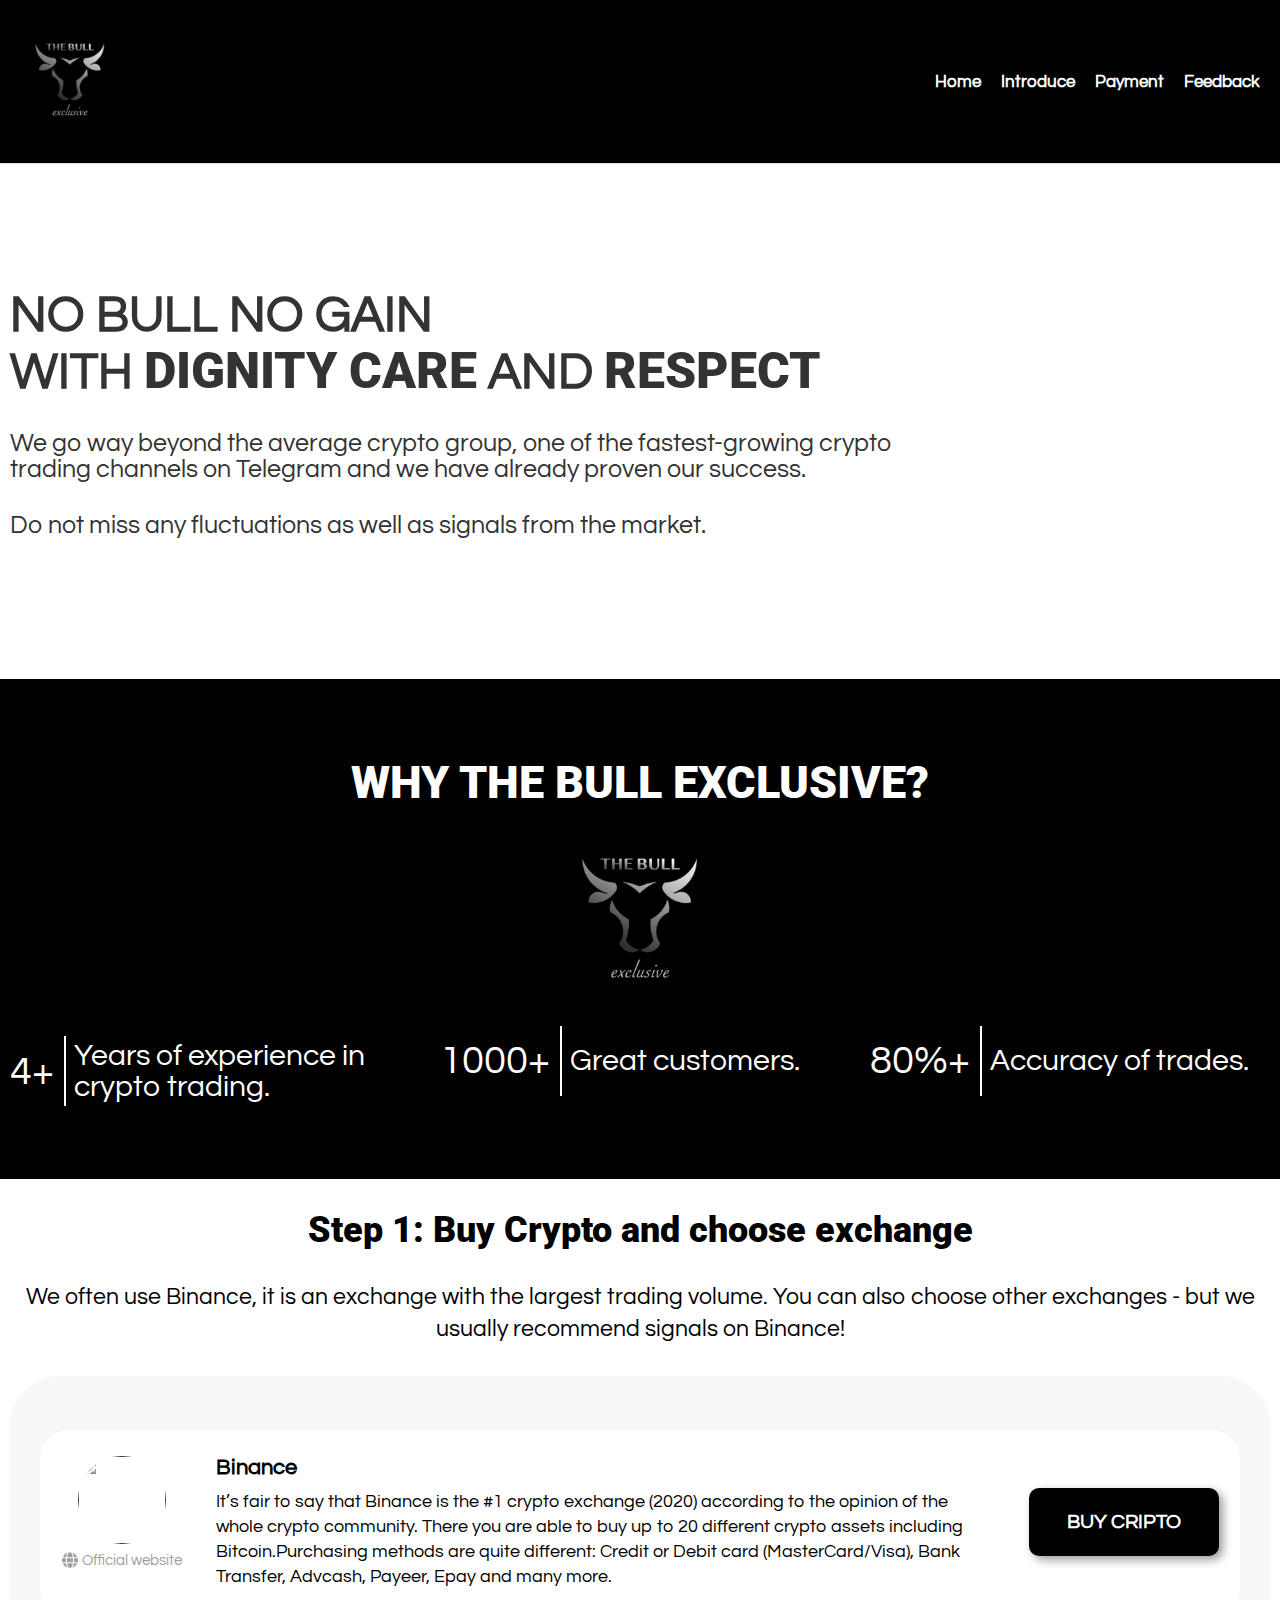
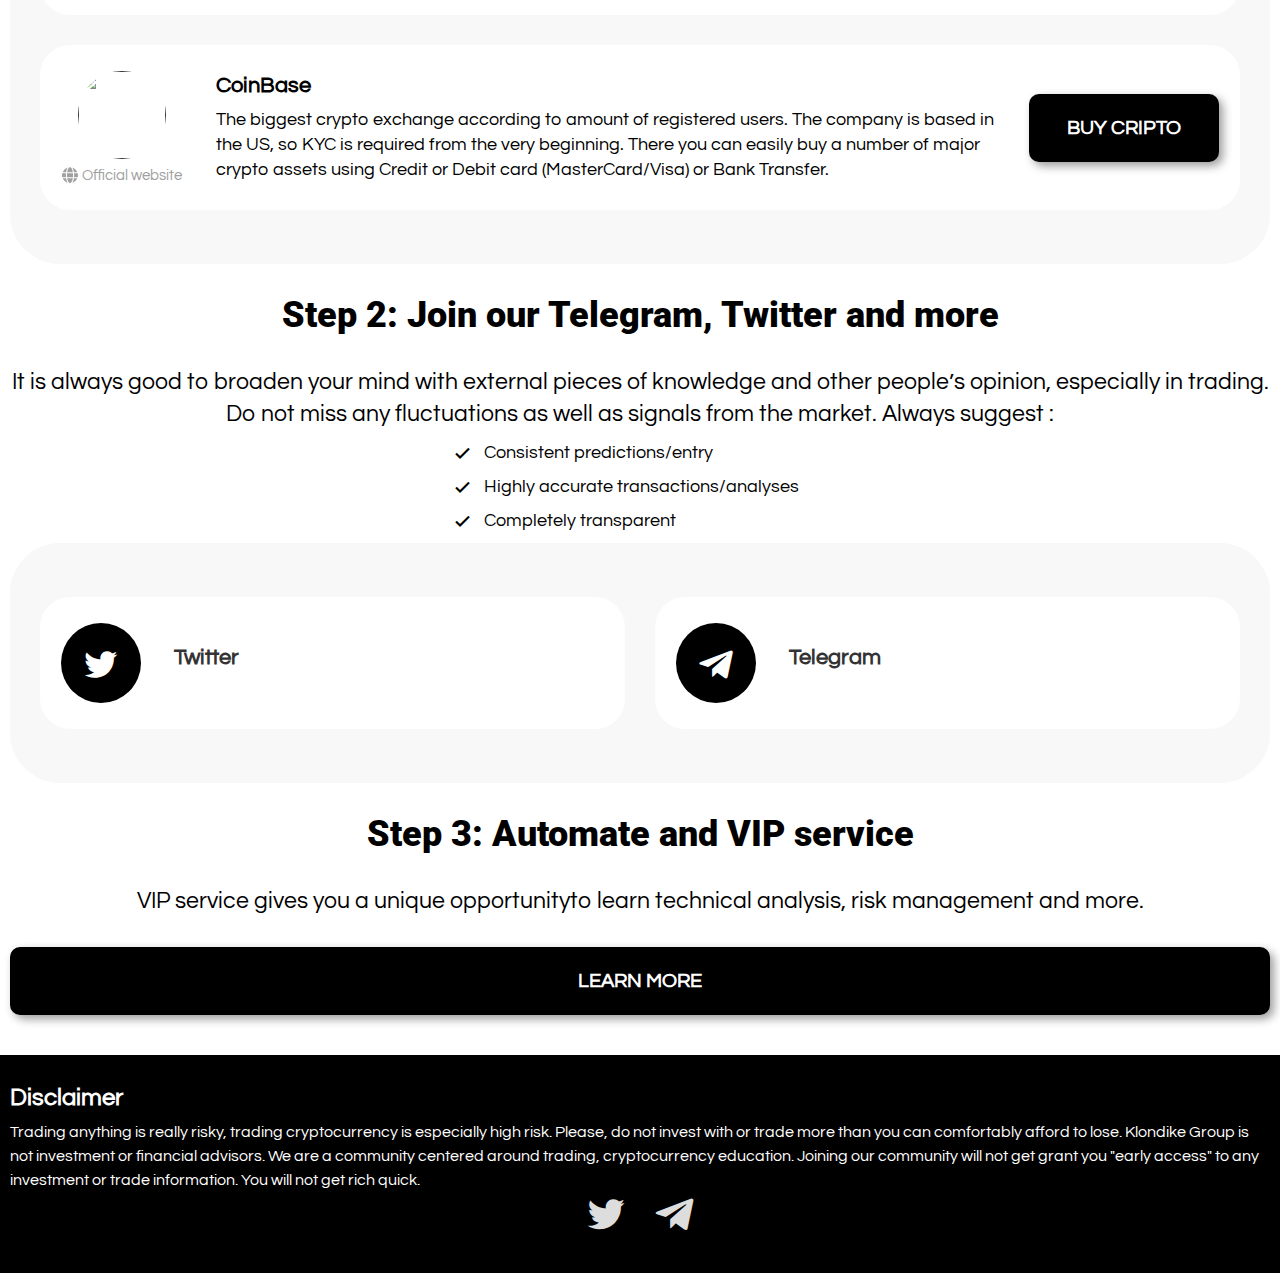
==== index.html @ dc70e75e "change home page" ====
<!DOCTYPE html>
<html lang="en">

<head>
    <meta charset="UTF-8">
    <meta http-equiv="X-UA-Compatible" content="IE=edge">
    <meta name="viewport" content="width=device-width, initial-scale=1.0">
    <title>Document</title>
    <link rel="stylesheet" href="./theme/grid.css">
    <link rel="stylesheet" href="./theme/style.css">
    <script src="./js/jquery-3.6.0.min.js"></script>
    <link href='https://unpkg.com/boxicons@2.0.9/css/boxicons.min.css' rel='stylesheet'>
</head>

<body>
    <div class="overflow"></div>
    <header>
        <div class="header">
            <div class="header-container">
                <div class="header-logo">
                    <a href="">
                        <img src="./images/logo.webp" alt="">
                    </a>
                </div>
                <nav class="nav-menu">
                    <div class="sm-logo">
                        <a href="">
                            <img src="./images/logo.webp" alt="">
                        </a>
                    </div>
                    <ul class="nav-menu-content">
                        <li class="nav-menu-item">
                            <a href="./index.html" class="nav-item-link">Home</a>
                        </li>
                        <li class="nav-menu-item">
                            <a href="./introduce.html" class="nav-item-link">Introduce</a>
                        </li>
                        <li class="nav-menu-item">
                            <a href="" class="nav-item-link">Payment</a>
                        </li>
                        <li class="nav-menu-item">
                            <a href="" class="nav-item-link">Feedback</a>
                        </li>
                    </ul>
                </nav>
                <div class="menu">
                    <i class='bx bx-menu'></i>
                </div>
            </div>
        </div>
    </header>
    <section class="hero">
        <div class="container">
            <div class="row align-center">
                <div class="col-9 col-sm-12">
                    <div class="hero-title">
                        <div class="slogan">NO BULL NO GAIN <br/>WITH <span class="bold">DIGNITY CARE</span> 
                            AND <span class="bold">RESPECT</span></div>
                        <div class="space-empty"></div>
                        <div class="lead-text">
                            We go way beyond the average crypto group, one of the fastest-growing crypto trading channels on Telegram and we have already proven our success.
                        </div>
                        <div class="space-empty"></div>
                        <div class="lead-text">
                            Do not miss any fluctuations as well as signals from the market.
                        </div>
                    </div>
                </div>
                <div class="col-3">
                    <div class="img-holder">
                        <img src="https://klondikepro.com/images/img-hero.png" alt="">
                    </div>
                </div>
            </div>
        </div>
    </section>
    <div class="body-content">
        <section class="bg-black">
            <div class="container">
                <div class="center">
                    <h1 class="whyme bold">
                        WHY THE BULL EXCLUSIVE?
                    </h1>
                    <img src="./images/logo.webp" style="width:200px;" alt="">
                </div>
                <div class="row">
                    <div class="col-4 col-sm-12">
                        <div class="box-devide">
                            <div class="number">4+</div>
                            <div class="text">Years of experience in crypto trading.</div>
                        </div>
                    </div>
                    <div class="col-4 col-sm-12">
                        <div class="box-devide">
                            <div class="number">1000+</div>
                            <div class="text">Great customers.</div>
                        </div>
                    </div>
                    <div class="col-4 col-sm-12">
                        <div class="box-devide">
                            <div class="number">80%+</div>
                            <div class="text">Accuracy of trades.</div>
                        </div>
                    </div>
                </div>
            </div>
        </section>
        <div class="container">
            <div class="step">
                <div class="step-header center">
                    <h2 class="bold">Step 1: Buy Crypto and choose exchange</h2>
                </div>
                <div class="step-description center">
                    We often use Binance, it is an exchange with the largest trading volume. You can also choose other
                    exchanges - but we usually recommend signals on Binance!
                </div>
                <div class="space-empty"></div>
                <div class="box">
                    <div class="box-item">
                        <div class="media">
                            <div class="media-left">
                                <a href="" class="logo-ref">
                                    <img src="https://klondikepro.com/images/binance.png" alt="">
                                </a>
                                <a href="" class="text-ref"><svg xmlns="http://www.w3.org/2000/svg" width="16"
                                        height="17" fill="none" viewBox="0 0 16 17" style="margin-right:4px">
                                        <path fill="#a0a0a0"
                                            d="M10.857 5.178C10.389 2.298 9.286.274 8.002.274c-1.285 0-2.388 2.023-2.856 4.904h5.711zM4.904 8.276c0 .716.039 1.403.107 2.065h5.978a20.21 20.21 0 000-4.13H5.011a20.222 20.222 0 00-.107 2.065zM15.38 5.178A8.018 8.018 0 0010.283.61c.787 1.09 1.329 2.733 1.613 4.568h3.484zM5.717.61A8.013 8.013 0 00.623 5.178h3.484C4.388 3.343 4.93 1.7 5.717.61zm10.009 5.6h-3.701c.068.678.107 1.372.107 2.066 0 .693-.04 1.387-.107 2.065h3.697A7.93 7.93 0 0016 8.276c0-.716-.1-1.404-.274-2.065zM3.872 8.277c0-.694.038-1.388.106-2.065h-3.7A8.072 8.072 0 000 8.276c0 .716.103 1.403.277 2.065h3.698a21.847 21.847 0 01-.103-2.065zm1.274 3.097c.468 2.881 1.571 4.904 2.856 4.904 1.284 0 2.387-2.023 2.855-4.904h-5.71zm5.14 4.569a8.026 8.026 0 005.098-4.569h-3.485c-.284 1.836-.826 3.478-1.613 4.569zM.623 11.373a8.019 8.019 0 005.098 4.569c-.788-1.09-1.33-2.733-1.614-4.569H.623z">
                                        </path>
                                    </svg>Official website</a>
                            </div>
                            <div class="media-right">
                                <div class="media-content">
                                    <h2>Binance</h2>
                                    <p>It’s fair to say that Binance is the #1 crypto exchange (2020) according to the
                                        opinion
                                        of the whole crypto community. There you are able to buy up to 20 different
                                        crypto
                                        assets including Bitcoin.Purchasing methods are quite different: Credit or Debit
                                        card
                                        (MasterCard/Visa), Bank Transfer, Advcash, Payeer, Epay and many more.</p>
                                </div>
                                <div class="media-btn">
                                    <a href="" class="btn-ref">Buy cripto</a>
                                </div>
                            </div>
                        </div>
                    </div>
                    <!-- item ref -->
                    <div class="space-empty"></div>
                    <div class="box-item">
                        <div class="media">
                            <div class="media-left">
                                <a href="" class="logo-ref">
                                    <img src="https://klondikepro.com/images/coinbase.png" alt="">
                                </a>
                                <a href="" class="text-ref"><svg xmlns="http://www.w3.org/2000/svg" width="16"
                                        height="17" fill="none" viewBox="0 0 16 17" style="margin-right:4px">
                                        <path fill="#a0a0a0"
                                            d="M10.857 5.178C10.389 2.298 9.286.274 8.002.274c-1.285 0-2.388 2.023-2.856 4.904h5.711zM4.904 8.276c0 .716.039 1.403.107 2.065h5.978a20.21 20.21 0 000-4.13H5.011a20.222 20.222 0 00-.107 2.065zM15.38 5.178A8.018 8.018 0 0010.283.61c.787 1.09 1.329 2.733 1.613 4.568h3.484zM5.717.61A8.013 8.013 0 00.623 5.178h3.484C4.388 3.343 4.93 1.7 5.717.61zm10.009 5.6h-3.701c.068.678.107 1.372.107 2.066 0 .693-.04 1.387-.107 2.065h3.697A7.93 7.93 0 0016 8.276c0-.716-.1-1.404-.274-2.065zM3.872 8.277c0-.694.038-1.388.106-2.065h-3.7A8.072 8.072 0 000 8.276c0 .716.103 1.403.277 2.065h3.698a21.847 21.847 0 01-.103-2.065zm1.274 3.097c.468 2.881 1.571 4.904 2.856 4.904 1.284 0 2.387-2.023 2.855-4.904h-5.71zm5.14 4.569a8.026 8.026 0 005.098-4.569h-3.485c-.284 1.836-.826 3.478-1.613 4.569zM.623 11.373a8.019 8.019 0 005.098 4.569c-.788-1.09-1.33-2.733-1.614-4.569H.623z">
                                        </path>
                                    </svg>Official website</a>
                            </div>
                            <div class="media-right">
                                <div class="media-content">
                                    <h2>CoinBase</h2>
                                    <p>The biggest crypto exchange according to amount of registered users. The company
                                        is based in the US,
                                        so KYC is required from the very beginning. There you can easily buy a number of
                                        major crypto assets
                                        using Credit or Debit card (MasterCard/Visa) or Bank Transfer.</p>
                                </div>
                                <div class="media-btn">
                                    <a href="" class="btn-ref">Buy cripto</a>
                                </div>
                            </div>
                        </div>
                    </div>
                    <!-- item ref -->
                </div>
            </div>
            <!-- Step -->
            <div class="step">
                <div class="step-header center">
                    <h2 class="bold">Step 2: Join our Telegram, Twitter and more</h2>
                </div>
                <div class="step-description center">
                    It is always good to broaden your mind with external pieces of knowledge and other people’s opinion,
                    especially in trading.
                    Do not miss any fluctuations as well as signals from the market. Always suggest :
                </div>
                <div class="step-function">
                    <ul class="suggest">
                        <li><i class='bx bx-check'></i>Consistent predictions/entry</li>
                        <li><i class='bx bx-check'></i>Highly accurate transactions/analyses</li>
                        <li><i class='bx bx-check'></i>Completely transparent</li>
                    </ul>
                </div>
                <div class="box">
                    <div class="row">
                        <div class="col-6 col-sm-12">
                            <div class="box-item">
                                <div class="media">
                                    <div class="media-left">
                                        <a href="https://twitter.com/thebull_crypto?s=11" class="social-btn">
                                            <i class='bx bxl-twitter'></i>
                                        </a>
                                    </div>
                                    <div class="media-right">
                                        <div class="media-content">
                                            <h2><a href="https://twitter.com/thebull_crypto?s=11">Twitter</a></h2>
                                        </div>
                                    </div>
                                </div>
                            </div>
                        </div>
                        <div class="col-6 col-sm-12">
                            <div class="box-item">
                                <div class="media">
                                    <div class="media-left">
                                        <a href="https://t.me/thebull_crypto" class="social-btn">
                                            <i class='bx bxl-telegram'></i>
                                        </a>
                                    </div>
                                    <div class="media-right">
                                        <div class="media-content">
                                            <h2><a href="https://t.me/thebull_crypto">Telegram</a></h2>
                                        </div>
                                    </div>
                                </div>
                            </div>
                        </div>
                    </div>
                </div>
            </div>
            <!-- Step -->
            <div class="step">
                <div class="step-header center">
                    <h2 class="bold">Step 3: Automate and VIP service</h2>
                </div>
                <div class="step-description center">
                    VIP service gives you a unique opportunityto learn technical analysis, risk management and more.
                </div>
                <div class="space-empty"></div>
                <a href="" class="btn-ref btn-lg">Learn more</a>
            </div>
            <!-- Step -->
        </div>
    </div>
    <footer>
        <div class="footer-container">
            <div class="footer-content">
                <div class="row">
                    <div class="col-12 col-sm-12">
                        <h2>Disclaimer</h2>
                        <p style="line-height: 1.5;margin-top: 10px;">
                            Trading anything is really risky, trading cryptocurrency is especially high risk. Please, do
                            not invest with or
                            trade more than you can comfortably afford to lose. Klondike Group is not investment or
                            financial advisors. We are a community
                            centered around trading, cryptocurrency education. Joining our community will not get grant
                            you "early access" to any investment or
                            trade information. You will not get rich quick.
                        </p>
                    </div>
                    <div class="col-12 col-sm-12 center">
                        <a href="https://twitter.com/thebull_crypto?s=11" class="link-social">
                            <i class='bx bxl-twitter'></i>
                        </a>
                        <a href="https://t.me/thebull_crypto" class="link-social">
                            <i class='bx bxl-telegram'></i>
                        </a>
                    </div>
                </div>
            </div>
        </div>
    </footer>
    <script src="./js/app.js"></script>
</body>

</html>
---- theme/grid.css ----
.row {
    display: flex;
    flex-wrap: wrap;
    margin: 0 -15px;
}

[class*="col-"] {
    padding: 0 15px;
}

.col-1 {
    width: 8.33%;
}

.col-2 {
    width: 16.66%;
}

.col-3 {
    width: 25%;
}

.col-4 {
    width: 33.33%;
}

.col-5 {
    width: 41.66%;
}

.col-6 {
    width: 50%;
}

.col-7 {
    width: 58.33%;
}

.col-8 {
    width: 66.66%;
}

.col-9 {
    width: 75%;
}

.col-10 {
    width: 83.33%;
}

.col-11 {
    width: 91.66%;
}

.col-12 {
    width: 100%;
}

/* MEDIUM SCREEN */

@media only screen and (max-width: 1280px) {
    .col-md-1 {
        width: 8.33%;
    }

    .col-md-2 {
        width: 16.66%;
    }

    .col-md-3 {
        width: 25%;
    }

    .col-md-4 {
        width: 33.33%;
    }

    .col-md-5 {
        width: 41.66%;
    }

    .col-md-6 {
        width: 50%;
    }

    .col-md-7 {
        width: 58.33%;
    }

    .col-md-8 {
        width: 66.66%;
    }

    .col-md-9 {
        width: 75%;
    }

    .col-md-10 {
        width: 83.33%;
    }

    .col-md-11 {
        width: 91.66%;
    }

    .col-md-12 {
        width: 100%;
    }
}

/* SMALL SCREEN */

@media only screen and (max-width: 850px) {
    .col-sm-1 {
        width: 8.33%;
    }

    .col-sm-2 {
        width: 16.66%;
    }

    .col-sm-3 {
        width: 25%;
    }

    .col-sm-4 {
        width: 33.33%;
    }

    .col-sm-5 {
        width: 41.66%;
    }

    .col-sm-6 {
        width: 50%;
    }

    .col-sm-7 {
        width: 58.33%;
    }

    .col-sm-8 {
        width: 66.66%;
    }

    .col-sm-9 {
        width: 75%;
    }

    .col-sm-10 {
        width: 83.33%;
    }

    .col-sm-11 {
        width: 91.66%;
    }

    .col-sm-12 {
        width: 100%;
    }
}
---- theme/style.css ----
@import url("https://fonts.googleapis.com/css2?family=Questrial&display=swap");
@import url("https://fonts.googleapis.com/css2?family=Roboto:wght@900&display=swap");
@import url("https://fonts.googleapis.com/css2?family=Yanone+Kaffeesatz:wght@700&display=swap");
* {
  margin: 0;
  padding: 0;
  -webkit-box-sizing: border-box;
          box-sizing: border-box;
  text-decoration: none;
  list-style: none;
}

a {
  color: #333;
  -webkit-transition: all 0.3s ease;
  transition: all 0.3s ease;
}

a:hover {
  color: #308bd4;
}

html {
  font-family: "Questrial", sans-serif;
  font-size: 10px;
  scroll-behavior: smooth;
}

body {
  width: 100%;
  font-size: 1.6rem;
  background-color: #fff;
  overflow-x: hidden;
}

.header {
  width: 100%;
  background-color: #000;
  padding: 0 10px;
  border-bottom: 1px solid #ddd;
}

.header .header-container {
  max-width: 1280px;
  width: 100%;
  padding: 20px 0;
  margin: 0 auto;
  display: -webkit-box;
  display: -ms-flexbox;
  display: flex;
  -webkit-box-orient: horizontal;
  -webkit-box-direction: normal;
      -ms-flex-direction: row;
          flex-direction: row;
  -webkit-box-align: center;
      -ms-flex-align: center;
          align-items: center;
  -webkit-box-pack: justify;
      -ms-flex-pack: justify;
          justify-content: space-between;
  font-size: 1.7rem;
}

.header .header-container .header-logo a img {
  width: 120px;
}

.header .header-container .nav-menu .nav-menu-content {
  list-style: none;
  display: -webkit-box;
  display: -ms-flexbox;
  display: flex;
  -webkit-box-orient: horizontal;
  -webkit-box-direction: normal;
      -ms-flex-direction: row;
          flex-direction: row;
}

.header .header-container .nav-menu .nav-menu-content .nav-menu-item {
  display: block;
}

.header .header-container .nav-menu .nav-menu-content .nav-menu-item .nav-item-link {
  display: block;
  margin: 0 10px;
  color: #fff;
  font-weight: 600;
}

.header .header-container .nav-menu .nav-menu-content .nav-menu-item .nav-item-link:hover {
  color: #3388ce;
}

.header .header-container .nav-menu .nav-menu-content .nav-menu-item .nav-item-link.active {
  color: #fff;
  border-bottom: 2px solid #fff;
}

.header .header-container .menu {
  width: 40px;
  height: 40px;
  line-height: 40px;
  z-index: 101;
  font-size: 3.5rem;
  cursor: pointer;
  text-align: center;
  display: none;
}

.sm-logo {
  display: none;
}

.overflow {
  position: fixed;
  width: 100%;
  height: 100%;
  top: 0;
  right: 0;
  left: 0;
  background-color: rgba(0, 0, 0, 0.6);
  bottom: 0;
  z-index: 100;
  opacity: 0;
  visibility: hidden;
  pointer-events: none;
  -webkit-transition: all 0.3s ease;
  transition: all 0.3s ease;
}

.bold {
  font-family: 'Roboto', sans-serif;
  font-weight: 900;
}

.overflow.active {
  left: 240px;
  opacity: 1;
  visibility: visible;
  pointer-events: all;
}

.body-content {
  margin-top: 15px;
}

.white {
  color: #fff !important;
}

@media screen and (max-width: 768px) {
  .sm-logo {
    display: block;
    padding: 10px 5px 5px 10px;
  }
  .sm-logo a {
    display: block;
  }
  .sm-logo a img {
    width: 110px;
    text-align: left;
  }
  .header .header-container .header-logo a img {
    width: 80px;
    height: 80px;
  }
  .header .header-container .nav-menu {
    position: fixed;
    top: 0;
    left: 0;
    width: 240px;
    height: 100%;
    background-color: #161e2a;
    -webkit-box-shadow: 5px 0px 5px rgba(0, 0, 0, 0.3);
            box-shadow: 5px 0px 5px rgba(0, 0, 0, 0.3);
    color: #fff;
    -webkit-transform: translateX(-250px);
            transform: translateX(-250px);
    -webkit-transition: -webkit-transform 0.3s ease;
    transition: -webkit-transform 0.3s ease;
    transition: transform 0.3s ease;
    transition: transform 0.3s ease, -webkit-transform 0.3s ease;
    padding-top: 20px;
    z-index: 101;
    overflow: hidden;
  }
  .header .header-container .nav-menu .nav-menu-content {
    -webkit-box-orient: vertical;
    -webkit-box-direction: normal;
        -ms-flex-direction: column;
            flex-direction: column;
  }
  .header .header-container .nav-menu .nav-menu-content .nav-menu-item .nav-item-link {
    margin: 0 0;
    padding: 15px 5px 15px 10px;
    display: block;
    color: #fff;
    border-bottom: 1px solid rgba(255, 255, 255, 0.2);
  }
  .header .header-container .nav-menu .nav-menu-content .nav-menu-item:last-child .nav-item-link {
    border-bottom-color: transparent;
  }
  .header .header-container .menu {
    display: block;
    color: #fff;
    margin-right: 0px;
  }
  .header .header-container.active .nav-menu {
    -webkit-transform: translateX(0);
            transform: translateX(0);
  }
}

.align-center {
  -webkit-box-align: center !important;
      -ms-flex-align: center !important;
          align-items: center !important;
}

.img-holder {
  text-align: right;
}

.container {
  max-width: 1280px;
  width: 100%;
  padding: 0 10px;
  margin: 0 auto;
}

section.hero {
  background-color: #fff;
  padding: 70px 0;
  display: -webkit-box;
  display: -ms-flexbox;
  display: flex;
  -webkit-box-align: center;
      -ms-flex-align: center;
          align-items: center;
  min-height: 500px;
  -webkit-box-flex: 1;
      -ms-flex: 1 1;
          flex: 1 1;
  color: #333;
}

section.hero .hero-title {
  font-size: 2.5rem;
}

section.hero .hero-title .slogan {
  font-weight: 900;
  font-size: 5rem;
}

.bg-black {
  background-color: #000;
  padding: 30px 0;
  display: -webkit-box;
  display: -ms-flexbox;
  display: flex;
  -webkit-box-align: center;
      -ms-flex-align: center;
          align-items: center;
  min-height: 500px;
  -webkit-box-flex: 1;
      -ms-flex: 1 1;
          flex: 1 1;
  color: #fff;
}

.center {
  text-align: center;
}

.space-empty {
  height: 30px;
}

.step {
  margin: 30px 0;
}

.step .step-header {
  font-size: 2.4rem;
  color: #000;
  font-weight: 900;
  margin-bottom: 30px;
}

.step .step-description {
  font-size: 2.3rem;
  font-weight: 500;
  line-height: 1.4;
}

.box {
  padding: 54px 30px;
  background-color: #f8f8f8;
  border-radius: 50px;
}

.box .box-item {
  display: -webkit-box;
  display: -ms-flexbox;
  display: flex;
  -webkit-box-align: center;
      -ms-flex-align: center;
          align-items: center;
  border: 0.88px dotted #fff;
  border-radius: 30px;
  background-color: #fff;
  padding: 25px 20px;
}

.media {
  display: -webkit-box;
  display: -ms-flexbox;
  display: flex;
}

.media .media-left {
  max-width: 122px;
  width: 100%;
  text-align: center;
}

.media .media-left .social-btn {
  display: block;
  position: relative;
  width: 8rem;
  height: 8rem;
  border-radius: 50%;
  background-color: #000;
  font-size: 4rem;
  line-height: 8rem;
}

.media .media-left .social-btn i {
  display: inline-block;
  color: #fff;
  vertical-align: middle;
}

.media .media-left .logo-ref {
  display: -webkit-inline-box;
  display: -ms-inline-flexbox;
  display: inline-flex;
  position: relative;
  width: 88px;
  height: 88px;
  overflow: hidden;
  border-radius: 50%;
}

.media .media-left .logo-ref img {
  width: 100%;
  height: 100%;
  -o-object-fit: cover;
     object-fit: cover;
  -webkit-transition: all 0.3s ease;
  transition: all 0.3s ease;
}

.media .media-left .logo-ref:hover img {
  -webkit-transform: scale(1.3);
          transform: scale(1.3);
}

.media .media-left .text-ref {
  margin-top: 5px;
  display: block;
  font-size: 15px;
  display: -webkit-box;
  display: -ms-flexbox;
  display: flex;
  -webkit-box-align: center;
      -ms-flex-align: center;
          align-items: center;
  color: #a0a0a0;
  -webkit-box-pack: center;
      -ms-flex-pack: center;
          justify-content: center;
}

.media .media-left .text-ref:hover {
  text-decoration: underline;
}

.media .media-right {
  -webkit-box-flex: 1;
      -ms-flex: 1;
          flex: 1;
  display: -webkit-box;
  display: -ms-flexbox;
  display: flex;
  -webkit-box-align: center;
      -ms-flex-align: center;
          align-items: center;
}

.media .media-right .media-content {
  padding: 0 33px;
}

.media .media-right .media-content h2 {
  font-size: 2.2rem;
  margin-bottom: 10px;
  font-weight: 900;
}

.media .media-right .media-content p {
  font-size: 1.8rem;
  line-height: 1.4;
}

@media screen and (max-width: 768px) {
  .media {
    -webkit-box-orient: vertical;
    -webkit-box-direction: normal;
        -ms-flex-direction: column;
            flex-direction: column;
    text-align: center;
    -webkit-box-pack: center;
        -ms-flex-pack: center;
            justify-content: center;
  }
  .media .media-left {
    text-align: center;
    max-width: 100%;
  }
  .media .media-right {
    -webkit-box-orient: vertical;
    -webkit-box-direction: normal;
        -ms-flex-direction: column;
            flex-direction: column;
    -webkit-box-pack: center;
        -ms-flex-pack: center;
            justify-content: center;
  }
  .media .media-right .media-content {
    padding: 0px 0px;
  }
  .media .media-btn {
    width: 100%;
    margin-top: 10px;
  }
  section.hero .hero-title {
    text-align: center;
    font-size: 3rem;
  }
}

.btn-ref {
  padding: 15px 15px;
  line-height: 30px;
  display: -webkit-inline-box;
  display: -ms-inline-flexbox;
  display: inline-flex;
  -webkit-box-align: center;
      -ms-flex-align: center;
          align-items: center;
  -webkit-box-pack: center;
      -ms-flex-pack: center;
          justify-content: center;
  min-width: 190px;
  border-radius: 10px;
  font-size: 20px;
  background-color: #000;
  color: #fff;
  border: 4px solid #000;
  -webkit-box-shadow: 4px 4px 10px #9c9c9c;
          box-shadow: 4px 4px 10px #9c9c9c;
  text-transform: uppercase;
  font-weight: 900;
}

.btn-ref:hover {
  background-color: #fff;
  color: #333;
}

.btn-ref.btn-lg {
  display: block;
  text-align: center;
}

.btn-ready {
  display: inline-block;
  margin-top: 10px;
  padding: 15px 15px;
  line-height: 30px;
  min-width: 190px;
  border-radius: 10px;
  font-size: 20px;
  font-weight: 900;
  text-transform: uppercase;
  background-color: #fff;
  color: #333;
}

.btn-ready:hover {
  background-color: #0b59b3;
  color: #fff;
}

.btn-register {
  display: inline-block;
  margin-top: 10px;
  padding: 15px 15px;
  line-height: 30px;
  min-width: 190px;
  border-radius: 10px;
  font-size: 20px;
  font-weight: 900;
  text-transform: uppercase;
  background-color: #0b59b3;
  color: #fff;
  text-align: center;
  border: 1px solid transparent;
}

.btn-register:hover {
  background-color: #fff;
  color: #333;
  border: 1px solid #0b59b3;
}

@media screen and (max-width: 575px) {
  .btn-ref {
    width: 100%;
    display: block;
  }
}

.step-function {
  max-width: 400px;
  width: 100%;
  margin: 0 auto;
}

ul.suggest {
  list-style: none;
  font-size: 1.8rem;
}

ul.suggest li {
  display: block;
  margin: 10px;
}

ul.suggest li i {
  margin-right: 10px;
  display: inline-block;
  font-size: 2.4rem;
  vertical-align: middle;
}

.box-payment {
  border: 3px solid transparent;
  -webkit-box-sizing: border-box;
          box-sizing: border-box;
  border-radius: 11px;
  background-color: #fff;
  padding: 45px 0 24px;
  display: -webkit-box;
  display: -ms-flexbox;
  display: flex;
  -webkit-box-orient: vertical;
  -webkit-box-direction: normal;
      -ms-flex-direction: column;
          flex-direction: column;
  margin: 15px 0;
  -webkit-box-pack: justify;
      -ms-flex-pack: justify;
          justify-content: space-between;
  height: 100%;
  position: relative;
}

.box-payment h2 {
  font-size: 2.8rem;
  font-weight: 900;
}

.payment-p {
  color: #000;
  text-align: center;
  font-weight: 600;
  margin-bottom: 20px;
}

.payment-image {
  text-align: center;
  margin-top: 20px;
}

.start {
  display: -webkit-box;
  display: -ms-flexbox;
  display: flex;
  -webkit-box-align: center;
      -ms-flex-align: center;
          align-items: center;
  -webkit-box-pack: center;
      -ms-flex-pack: center;
          justify-content: center;
  color: #ffd200;
  margin-bottom: 10px;
  padding-bottom: 10px;
  border-bottom: 1px solid #dbdbdb;
}

.start i {
  margin: 0 4px;
}

.box-payment-des {
  font-weight: 600;
  padding: 14px 15px 0;
  margin-bottom: 20px;
  max-height: 300px;
  -webkit-box-flex: 1;
      -ms-flex-positive: 1;
          flex-grow: 1;
}

.box-payment-des .list {
  line-height: 1.4;
}

.box-payment-des .list li {
  margin: 5px 0;
}

.box-payment-des .list li i {
  margin-right: 5px;
}

.whyme {
  font-size: 4.5rem;
  font-weight: 900;
  margin-bottom: 10px;
}

.box-devide {
  display: -webkit-box;
  display: -ms-flexbox;
  display: flex;
  width: 100%;
  margin-top: 20px;
  -webkit-box-align: center;
      -ms-flex-align: center;
          align-items: center;
}

.box-devide .number {
  font-size: 4rem;
  padding-right: 10px;
}

.box-devide .text {
  position: relative;
  font-size: 3rem;
  padding-left: 10px;
}

.box-devide .text::before {
  content: '';
  position: absolute;
  width: 2px;
  height: 70px;
  background-color: #fff;
  top: 50%;
  left: 0;
  -webkit-transform: translateY(-50%);
          transform: translateY(-50%);
}

@media screen and (max-width: 768px) {
  .box-devide {
    -webkit-box-orient: vertical;
    -webkit-box-direction: normal;
        -ms-flex-direction: column;
            flex-direction: column;
    -webkit-box-pack: center;
        -ms-flex-pack: center;
            justify-content: center;
    text-align: center;
  }
  .box-devide .text::before {
    display: none;
  }
}

.link-social {
  display: inline-block;
  font-size: 45px;
  margin-right: 20px;
  color: #ddd;
}

.link-social:last-child {
  margin-right: 0px;
}

footer {
  width: 100%;
  margin-top: 40px;
}

footer .footer-container {
  width: 100%;
  background-color: #000;
  color: #fff;
  font-size: 1.6rem;
  padding: 30px 10px;
}

footer .footer-container .footer-content {
  max-width: 1280px;
  width: 100%;
  margin: 0 auto;
  width: 100%;
}
/*# sourceMappingURL=style.css.map */
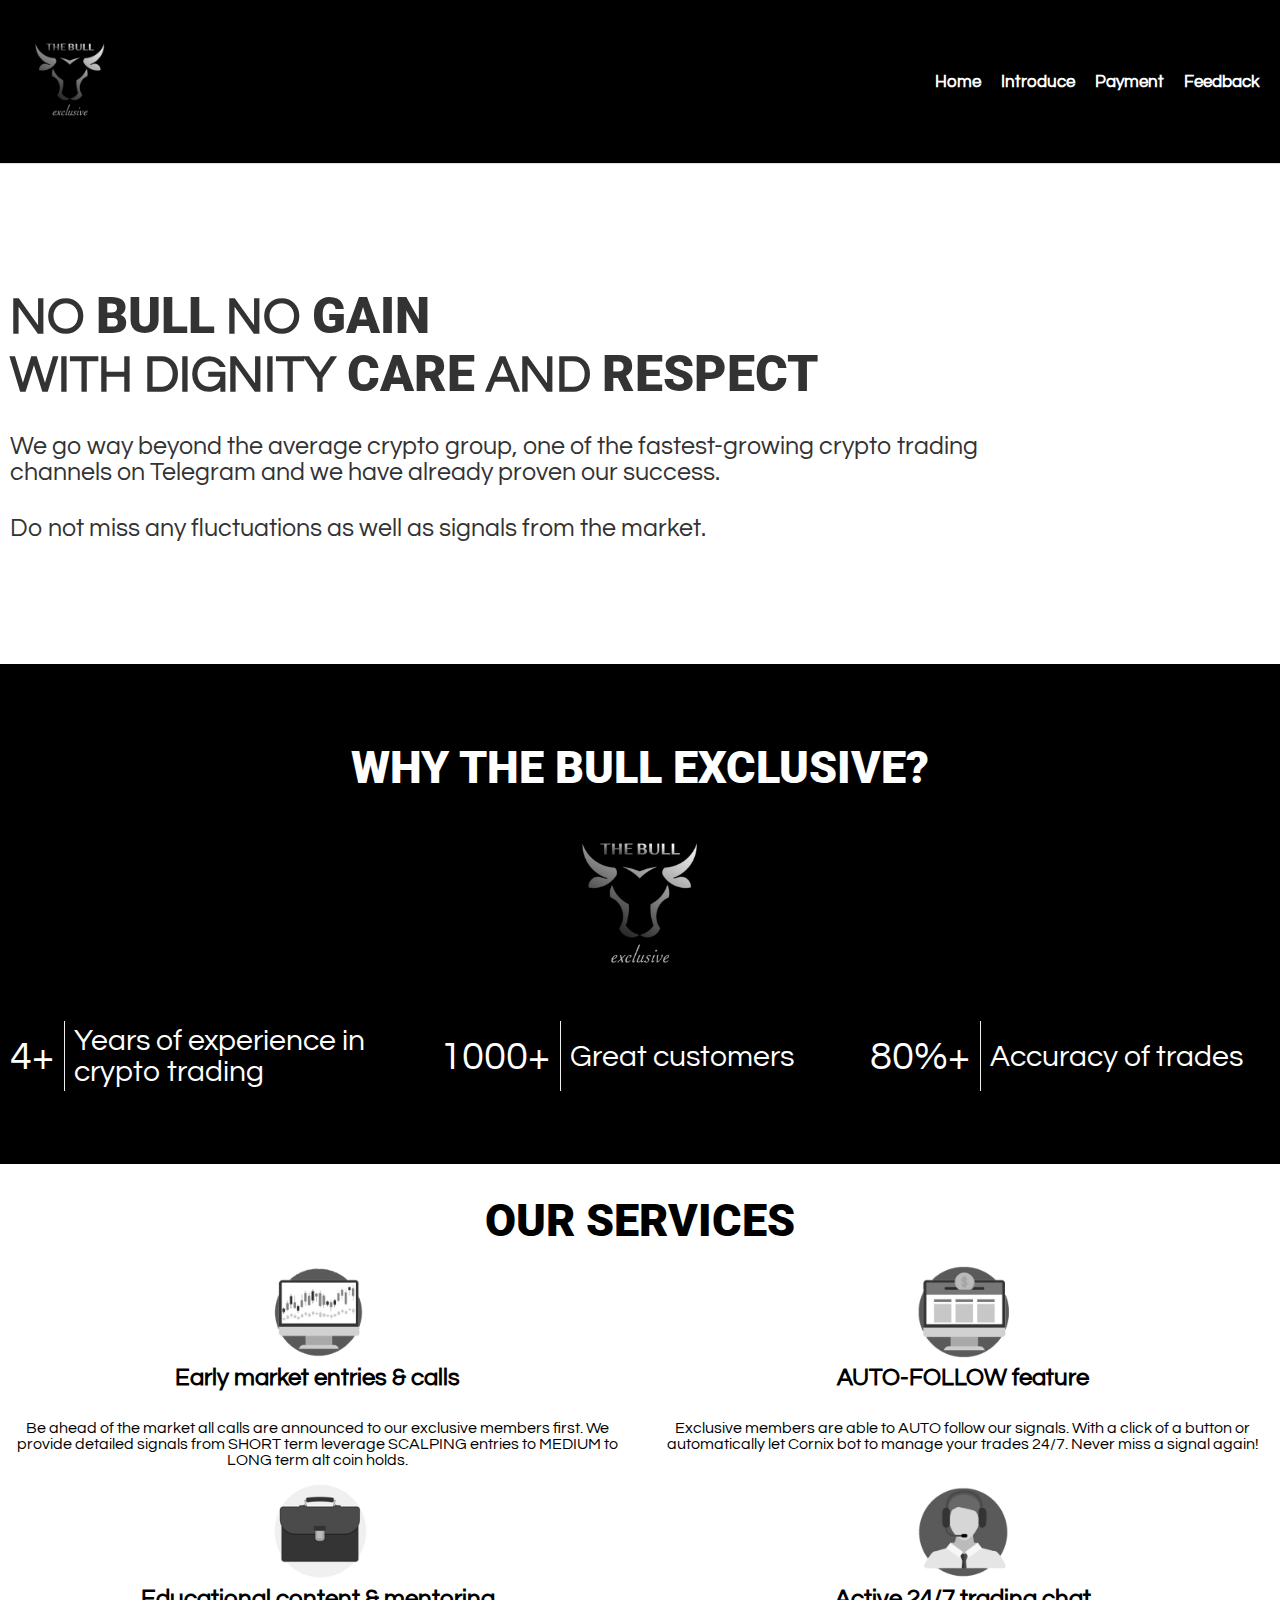
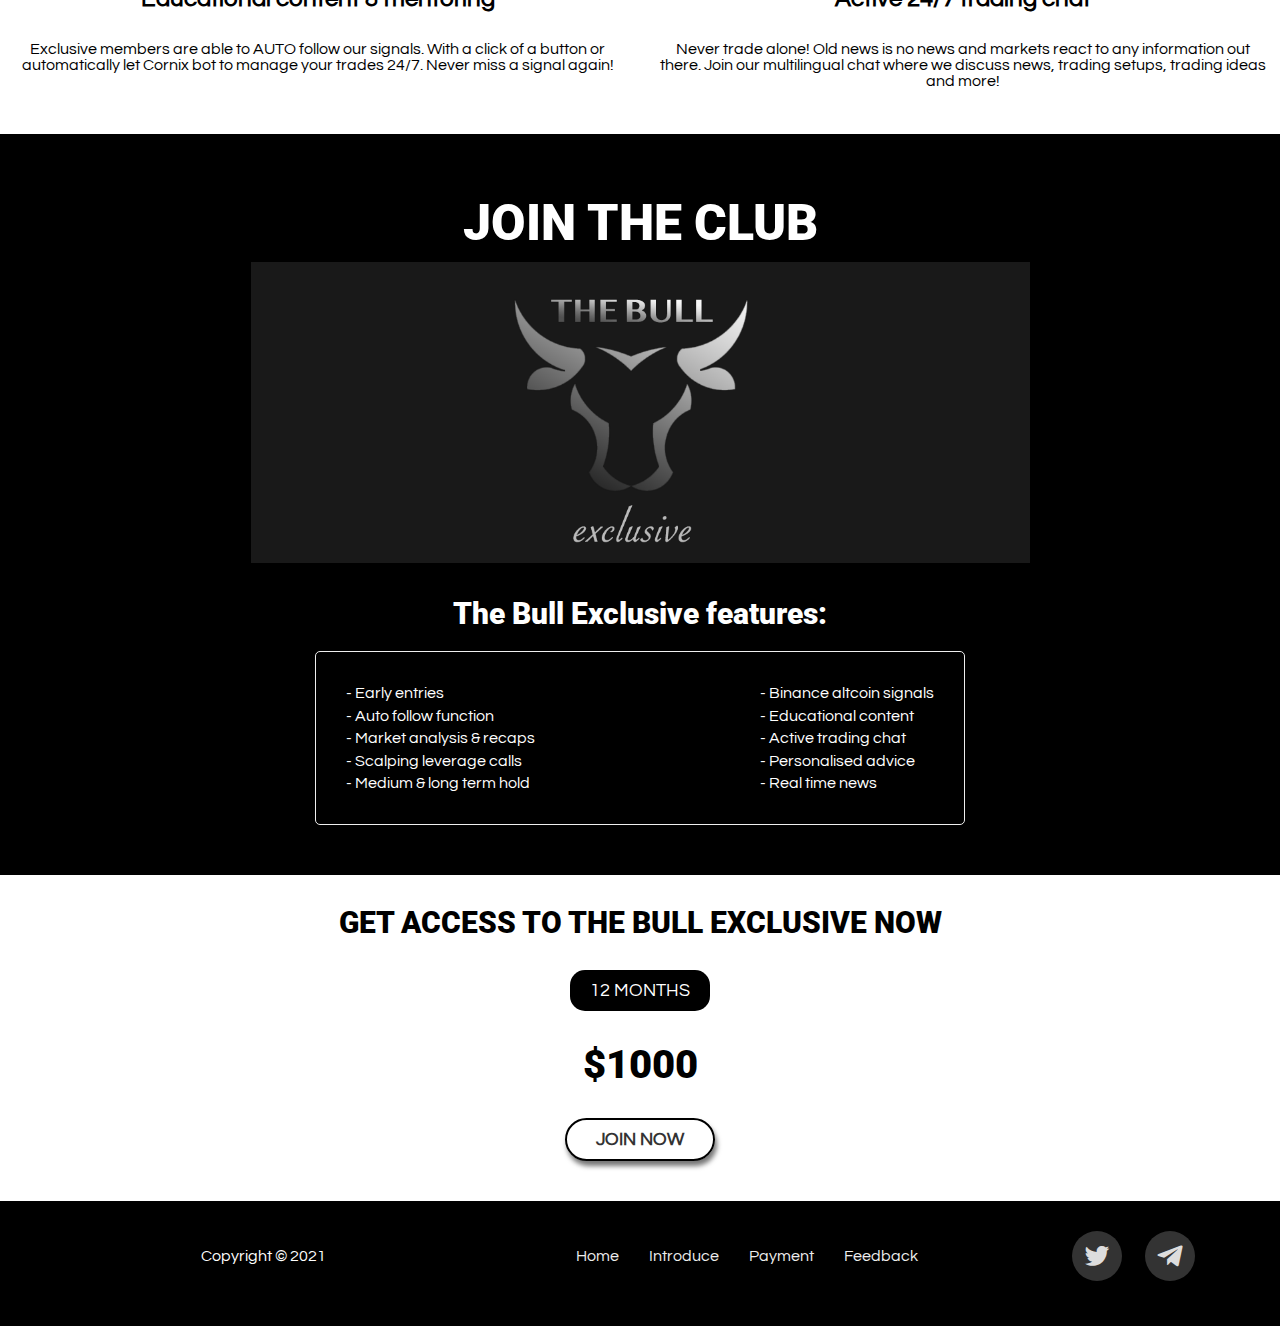
==== commit bb438a12: "change style" ====
--- a/index.html
+++ b/index.html
@@ -52,23 +52,21 @@
     <section class="hero">
         <div class="container">
             <div class="row align-center">
-                <div class="col-9 col-sm-12">
+                <div class="col-8 col-md-10 col-sm-12">
                     <div class="hero-title">
-                        <div class="slogan">NO BULL NO GAIN <br/>WITH <span class="bold">DIGNITY CARE</span> 
-                            AND <span class="bold">RESPECT</span></div>
+                        <div class="slogan">NO <span class="bold">BULL</span> NO <span class="bold">GAIN</span>
+                            <br />WITH DIGNITY <span class="bold">CARE</span>
+                            AND <span class="bold">RESPECT</span>
+                        </div>
                         <div class="space-empty"></div>
                         <div class="lead-text">
-                            We go way beyond the average crypto group, one of the fastest-growing crypto trading channels on Telegram and we have already proven our success.
+                            We go way beyond the average crypto group, one of the fastest-growing crypto trading
+                            channels on Telegram and we have already proven our success.
                         </div>
                         <div class="space-empty"></div>
                         <div class="lead-text">
                             Do not miss any fluctuations as well as signals from the market.
                         </div>
-                    </div>
-                </div>
-                <div class="col-3">
-                    <div class="img-holder">
-                        <img src="https://klondikepro.com/images/img-hero.png" alt="">
                     </div>
                 </div>
             </div>
@@ -83,187 +81,168 @@
                     </h1>
                     <img src="./images/logo.webp" style="width:200px;" alt="">
                 </div>
-                <div class="row">
+                <div class="row align-center">
                     <div class="col-4 col-sm-12">
                         <div class="box-devide">
                             <div class="number">4+</div>
-                            <div class="text">Years of experience in crypto trading.</div>
+                            <div class="text">Years of experience in crypto trading</div>
                         </div>
                     </div>
                     <div class="col-4 col-sm-12">
                         <div class="box-devide">
                             <div class="number">1000+</div>
-                            <div class="text">Great customers.</div>
+                            <div class="text">Great customers</div>
                         </div>
                     </div>
                     <div class="col-4 col-sm-12">
                         <div class="box-devide">
                             <div class="number">80%+</div>
-                            <div class="text">Accuracy of trades.</div>
+                            <div class="text">Accuracy of trades</div>
                         </div>
                     </div>
                 </div>
             </div>
         </section>
         <div class="container">
-            <div class="step">
-                <div class="step-header center">
-                    <h2 class="bold">Step 1: Buy Crypto and choose exchange</h2>
-                </div>
-                <div class="step-description center">
-                    We often use Binance, it is an exchange with the largest trading volume. You can also choose other
-                    exchanges - but we usually recommend signals on Binance!
-                </div>
+            <div class="space-empty"></div>
+            <section>
+                <div class="center">
+                    <h1 class="whyme bold">
+                        <div class="service">OUR SERVICES</div>
+                    </h1>
+                </div>
+                <div class="row">
+                    <div class="col-3 col-md-6 col-sm-12">
+                        <div class="center">
+                            <img src="./images/hinh11.png" alt="" style="width:100px">
+                        </div>
+                        <h2 class="service-name">
+                            Early market entries & calls
+                        </h2>
+                        <div class="service-des">
+                            Be ahead of the market all calls are announced to our exclusive members first.
+                            We provide detailed signals from SHORT term leverage SCALPING entries to MEDIUM to LONG term
+                            alt coin holds.
+                        </div>
+                    </div>
+                    <div class="col-3 col-md-6 col-sm-12">
+                        <div class="center">
+                            <img src="./images/hinh12.png" alt="" style="width:100px">
+                        </div>
+                        <h2 class="service-name">
+                            AUTO-FOLLOW feature
+                        </h2>
+                        <div class="service-des">
+                            Exclusive members are able to AUTO follow our signals. With a click of a button or
+                            automatically let Cornix bot
+                            to manage your trades 24/7. Never miss a signal again!
+                        </div>
+                    </div>
+                    <div class="col-3 col-md-6 col-sm-12">
+                        <div class="center">
+                            <img src="./images/hinh13.png" alt="" style="width:100px">
+                        </div>
+                        <h2 class="service-name">
+                            Educational content & mentoring
+                        </h2>
+                        <div class="service-des">
+                            Exclusive members are able to AUTO follow our signals. With a click of a button or
+                            automatically let Cornix bot to manage your trades 24/7.
+                            Never miss a signal again!
+                        </div>
+                    </div>
+                    <div class="col-3 col-md-6 col-sm-12">
+                        <div class="center">
+                            <img src="./images/hinh14.png" alt="" style="width:100px">
+                        </div>
+                        <h2 class="service-name">
+                            Active 24/7 trading chat
+                        </h2>
+                        <div class="service-des">
+                            Never trade alone! Old news is no news and markets react to any information out there. Join
+                            our multilingual chat where we discuss news, trading setups,
+                            trading ideas and more!
+                        </div>
+                    </div>
+                </div>
+            </section>
+        </div>
+    </div>
+    <div class="space-empty"></div>
+    <section class="bg-black">
+        <div class="container">
+            <div class="space-empty"></div>
+            <div class="center">
+                <h1 class="bold large">JOIN THE CLUB</h1>
+                <img src="./images/excl2usive.webp" alt="" class="exclusice">
+                <br>
                 <div class="space-empty"></div>
-                <div class="box">
-                    <div class="box-item">
-                        <div class="media">
-                            <div class="media-left">
-                                <a href="" class="logo-ref">
-                                    <img src="https://klondikepro.com/images/binance.png" alt="">
-                                </a>
-                                <a href="" class="text-ref"><svg xmlns="http://www.w3.org/2000/svg" width="16"
-                                        height="17" fill="none" viewBox="0 0 16 17" style="margin-right:4px">
-                                        <path fill="#a0a0a0"
-                                            d="M10.857 5.178C10.389 2.298 9.286.274 8.002.274c-1.285 0-2.388 2.023-2.856 4.904h5.711zM4.904 8.276c0 .716.039 1.403.107 2.065h5.978a20.21 20.21 0 000-4.13H5.011a20.222 20.222 0 00-.107 2.065zM15.38 5.178A8.018 8.018 0 0010.283.61c.787 1.09 1.329 2.733 1.613 4.568h3.484zM5.717.61A8.013 8.013 0 00.623 5.178h3.484C4.388 3.343 4.93 1.7 5.717.61zm10.009 5.6h-3.701c.068.678.107 1.372.107 2.066 0 .693-.04 1.387-.107 2.065h3.697A7.93 7.93 0 0016 8.276c0-.716-.1-1.404-.274-2.065zM3.872 8.277c0-.694.038-1.388.106-2.065h-3.7A8.072 8.072 0 000 8.276c0 .716.103 1.403.277 2.065h3.698a21.847 21.847 0 01-.103-2.065zm1.274 3.097c.468 2.881 1.571 4.904 2.856 4.904 1.284 0 2.387-2.023 2.855-4.904h-5.71zm5.14 4.569a8.026 8.026 0 005.098-4.569h-3.485c-.284 1.836-.826 3.478-1.613 4.569zM.623 11.373a8.019 8.019 0 005.098 4.569c-.788-1.09-1.33-2.733-1.614-4.569H.623z">
-                                        </path>
-                                    </svg>Official website</a>
-                            </div>
-                            <div class="media-right">
-                                <div class="media-content">
-                                    <h2>Binance</h2>
-                                    <p>It’s fair to say that Binance is the #1 crypto exchange (2020) according to the
-                                        opinion
-                                        of the whole crypto community. There you are able to buy up to 20 different
-                                        crypto
-                                        assets including Bitcoin.Purchasing methods are quite different: Credit or Debit
-                                        card
-                                        (MasterCard/Visa), Bank Transfer, Advcash, Payeer, Epay and many more.</p>
-                                </div>
-                                <div class="media-btn">
-                                    <a href="" class="btn-ref">Buy cripto</a>
-                                </div>
-                            </div>
-                        </div>
-                    </div>
-                    <!-- item ref -->
-                    <div class="space-empty"></div>
-                    <div class="box-item">
-                        <div class="media">
-                            <div class="media-left">
-                                <a href="" class="logo-ref">
-                                    <img src="https://klondikepro.com/images/coinbase.png" alt="">
-                                </a>
-                                <a href="" class="text-ref"><svg xmlns="http://www.w3.org/2000/svg" width="16"
-                                        height="17" fill="none" viewBox="0 0 16 17" style="margin-right:4px">
-                                        <path fill="#a0a0a0"
-                                            d="M10.857 5.178C10.389 2.298 9.286.274 8.002.274c-1.285 0-2.388 2.023-2.856 4.904h5.711zM4.904 8.276c0 .716.039 1.403.107 2.065h5.978a20.21 20.21 0 000-4.13H5.011a20.222 20.222 0 00-.107 2.065zM15.38 5.178A8.018 8.018 0 0010.283.61c.787 1.09 1.329 2.733 1.613 4.568h3.484zM5.717.61A8.013 8.013 0 00.623 5.178h3.484C4.388 3.343 4.93 1.7 5.717.61zm10.009 5.6h-3.701c.068.678.107 1.372.107 2.066 0 .693-.04 1.387-.107 2.065h3.697A7.93 7.93 0 0016 8.276c0-.716-.1-1.404-.274-2.065zM3.872 8.277c0-.694.038-1.388.106-2.065h-3.7A8.072 8.072 0 000 8.276c0 .716.103 1.403.277 2.065h3.698a21.847 21.847 0 01-.103-2.065zm1.274 3.097c.468 2.881 1.571 4.904 2.856 4.904 1.284 0 2.387-2.023 2.855-4.904h-5.71zm5.14 4.569a8.026 8.026 0 005.098-4.569h-3.485c-.284 1.836-.826 3.478-1.613 4.569zM.623 11.373a8.019 8.019 0 005.098 4.569c-.788-1.09-1.33-2.733-1.614-4.569H.623z">
-                                        </path>
-                                    </svg>Official website</a>
-                            </div>
-                            <div class="media-right">
-                                <div class="media-content">
-                                    <h2>CoinBase</h2>
-                                    <p>The biggest crypto exchange according to amount of registered users. The company
-                                        is based in the US,
-                                        so KYC is required from the very beginning. There you can easily buy a number of
-                                        major crypto assets
-                                        using Credit or Debit card (MasterCard/Visa) or Bank Transfer.</p>
-                                </div>
-                                <div class="media-btn">
-                                    <a href="" class="btn-ref">Buy cripto</a>
-                                </div>
-                            </div>
-                        </div>
-                    </div>
-                    <!-- item ref -->
-                </div>
-            </div>
-            <!-- Step -->
-            <div class="step">
-                <div class="step-header center">
-                    <h2 class="bold">Step 2: Join our Telegram, Twitter and more</h2>
-                </div>
-                <div class="step-description center">
-                    It is always good to broaden your mind with external pieces of knowledge and other people’s opinion,
-                    especially in trading.
-                    Do not miss any fluctuations as well as signals from the market. Always suggest :
-                </div>
-                <div class="step-function">
-                    <ul class="suggest">
-                        <li><i class='bx bx-check'></i>Consistent predictions/entry</li>
-                        <li><i class='bx bx-check'></i>Highly accurate transactions/analyses</li>
-                        <li><i class='bx bx-check'></i>Completely transparent</li>
-                    </ul>
-                </div>
-                <div class="box">
-                    <div class="row">
-                        <div class="col-6 col-sm-12">
-                            <div class="box-item">
-                                <div class="media">
-                                    <div class="media-left">
-                                        <a href="https://twitter.com/thebull_crypto?s=11" class="social-btn">
-                                            <i class='bx bxl-twitter'></i>
-                                        </a>
-                                    </div>
-                                    <div class="media-right">
-                                        <div class="media-content">
-                                            <h2><a href="https://twitter.com/thebull_crypto?s=11">Twitter</a></h2>
-                                        </div>
-                                    </div>
-                                </div>
-                            </div>
-                        </div>
-                        <div class="col-6 col-sm-12">
-                            <div class="box-item">
-                                <div class="media">
-                                    <div class="media-left">
-                                        <a href="https://t.me/thebull_crypto" class="social-btn">
-                                            <i class='bx bxl-telegram'></i>
-                                        </a>
-                                    </div>
-                                    <div class="media-right">
-                                        <div class="media-content">
-                                            <h2><a href="https://t.me/thebull_crypto">Telegram</a></h2>
-                                        </div>
-                                    </div>
-                                </div>
-                            </div>
-                        </div>
-                    </div>
-                </div>
-            </div>
-            <!-- Step -->
-            <div class="step">
-                <div class="step-header center">
-                    <h2 class="bold">Step 3: Automate and VIP service</h2>
-                </div>
-                <div class="step-description center">
-                    VIP service gives you a unique opportunityto learn technical analysis, risk management and more.
-                </div>
-                <div class="space-empty"></div>
-                <a href="" class="btn-ref btn-lg">Learn more</a>
-            </div>
-            <!-- Step -->
-        </div>
-    </div>
+                <h2 class="bold" style="font-size: 30px;">The Bull Exclusive features:</h2>
+            </div>
+            <div class="features">
+                <div class="feature-left">
+                    <p>- Early entries</p>
+                    <p>- Auto follow function</p>
+                    <p>- Market analysis & recaps</p>
+                    <p>- Scalping leverage calls</p>
+                    <p>- Medium & long term hold</p>
+                </div>
+                <div class="feature-right">
+                    <p>- Binance altcoin signals</p>
+                    <p>- Educational content</p>
+                    <p>- Active trading chat</p>
+                    <p>- Personalised advice</p>
+                    <p>- Real time news</p>
+                </div>
+            </div>
+        </div>
+    </section>
+    <section>
+        <div class="space-empty"></div>
+        <div class="container-sm">
+            <div class="center">
+                <h1 class="bold" style="font-size: 30px;">GET ACCESS TO THE BULL EXCLUSIVE NOW</h1>
+            </div>
+            <div class="space-empty"></div>
+            <div class="row justify-center">
+                <div class="col-4 col-md-4 col-sm-12 center">
+                    <a href="" class="btn-link">12 months</a>
+                    <div class="space-empty"></div>
+                    <h2 class="bold" style="font-size: 40px;">$1000</h2>
+                    <div class="space-empty"></div>
+                </div>
+                <div class="col-12">
+                    <a href="" class="join-now">join now</a>
+                </div>
+            </div>
+        </div>
+    </section>
     <footer>
         <div class="footer-container">
             <div class="footer-content">
-                <div class="row">
-                    <div class="col-12 col-sm-12">
-                        <h2>Disclaimer</h2>
-                        <p style="line-height: 1.5;margin-top: 10px;">
-                            Trading anything is really risky, trading cryptocurrency is especially high risk. Please, do
-                            not invest with or
-                            trade more than you can comfortably afford to lose. Klondike Group is not investment or
-                            financial advisors. We are a community
-                            centered around trading, cryptocurrency education. Joining our community will not get grant
-                            you "early access" to any investment or
-                            trade information. You will not get rich quick.
-                        </p>
-                    </div>
-                    <div class="col-12 col-sm-12 center">
+                <div class="row align-center">
+                    <div class="col-5 col-sm-12 center mr-b-15">
+                        <p>Copyright &copy; 2021</p>
+                    </div>
+                    <div class="space-empty"></div>
+                    <div class="col-4 col-sm-12 center mr-b-15">
+                        <ul class="ul-footer-menu">
+                            <li class="ul-footer-menu-item">
+                                <a href="./index.html" class="nav-item-link">Home</a>
+                            </li>
+                            <li class="ul-footer-menu-item">
+                                <a href="./introduce.html" class="nav-item-link">Introduce</a>
+                            </li>
+                            <li class="ul-footer-menu-item">
+                                <a href="" class="nav-item-link">Payment</a>
+                            </li>
+                            <li class="ul-footer-menu-item">
+                                <a href="" class="nav-item-link">Feedback</a>
+                            </li>
+                        </ul>
+                    </div>
+                    <div class="space-empty"></div>
+                    <div class="col-3 col-sm-12 center mr-b-15">
                         <a href="https://twitter.com/thebull_crypto?s=11" class="link-social">
                             <i class='bx bxl-twitter'></i>
                         </a>
--- a/theme/style.css
+++ b/theme/style.css
@@ -138,10 +138,6 @@
   opacity: 1;
   visibility: visible;
   pointer-events: all;
-}
-
-.body-content {
-  margin-top: 15px;
 }
 
 .white {
@@ -228,8 +224,17 @@
   margin: 0 auto;
 }
 
+.container-sm {
+  max-width: 920px;
+  width: 100%;
+  padding: 0 10px;
+  margin: 0 auto;
+}
+
 section.hero {
-  background-color: #fff;
+  background: url("https://b.f1.photo.talk.zdn.vn/8679155166502402797/40b8f6e8e23915674c28.jpg") no-repeat center;
+  background-position: 890px -280px;
+  background-size: cover;
   padding: 70px 0;
   display: -webkit-box;
   display: -ms-flexbox;
@@ -251,6 +256,12 @@
 section.hero .hero-title .slogan {
   font-weight: 900;
   font-size: 5rem;
+}
+
+@media screen and (max-width: 992px) {
+  section.hero {
+    background: #fff !important;
+  }
 }
 
 .bg-black {
@@ -668,9 +679,9 @@
 .box-devide .text::before {
   content: '';
   position: absolute;
-  width: 2px;
+  width: 0.5px;
   height: 70px;
-  background-color: #fff;
+  background-color: #eee;
   top: 50%;
   left: 0;
   -webkit-transform: translateY(-50%);
@@ -693,11 +704,113 @@
   }
 }
 
+.service {
+  margin-bottom: 15px;
+}
+
+.service-name {
+  font-weight: 900;
+  text-align: center;
+  height: 55px;
+}
+
+.service-des {
+  text-align: center;
+  margin-bottom: 15px;
+}
+
+.large {
+  font-size: 50px;
+  margin-bottom: 10px;
+}
+
+.exclusice {
+  max-width: 779px;
+  width: 100%;
+}
+
+.features {
+  border: 1px solid #eee;
+  border-radius: 5px;
+  padding: 30px;
+  max-width: 650px;
+  width: 100%;
+  margin: 20px auto;
+  display: -webkit-box;
+  display: -ms-flexbox;
+  display: flex;
+  -ms-flex-wrap: wrap;
+      flex-wrap: wrap;
+  font-size: 16px;
+  line-height: 1.4;
+  font-weight: 500;
+  -webkit-box-pack: justify;
+      -ms-flex-pack: justify;
+          justify-content: space-between;
+}
+
+.btn-link {
+  min-width: 140px;
+  display: inline-block;
+  padding: 10px 0;
+  background-color: #000;
+  color: #fff;
+  border-radius: 15px;
+  text-align: center;
+  font-size: 18px;
+  text-transform: uppercase;
+  -webkit-transition: all 0.3s ease;
+  transition: all 0.3s ease;
+  border: 1px solid transparent;
+}
+
+.btn-link:hover {
+  background-color: #fff;
+  color: #333;
+  border: 1px solid #000;
+}
+
+.join-now {
+  padding: 10px 20px;
+  border: 2px solid #000;
+  border-radius: 100px;
+  display: block;
+  font-size: 18px;
+  text-transform: uppercase;
+  min-width: 120px;
+  width: 100%;
+  max-width: 150px;
+  margin: 0 auto;
+  text-align: center;
+  font-weight: 900;
+  -webkit-box-shadow: 2px 5px 5px #777;
+          box-shadow: 2px 5px 5px #777;
+  -webkit-transition: all 0.3s ease;
+  transition: all 0.3s ease;
+}
+
+.join-now:hover {
+  background-color: #333;
+  color: #eee;
+}
+
 .link-social {
+  width: 50px;
+  height: 50px;
+  text-align: center;
+  vertical-align: middle;
   display: inline-block;
-  font-size: 45px;
-  margin-right: 20px;
+  border-radius: 50%;
+  font-size: 30px;
+  margin-left: 20px;
+  line-height: 50px;
+  background-color: #333;
   color: #ddd;
+}
+
+.link-social i {
+  display: inline-block;
+  line-height: 50px;
 }
 
 .link-social:last-child {
@@ -723,4 +836,40 @@
   margin: 0 auto;
   width: 100%;
 }
+
+.ul-footer-menu {
+  display: -webkit-box;
+  display: -ms-flexbox;
+  display: flex;
+  -webkit-box-orient: horizontal;
+  -webkit-box-direction: normal;
+      -ms-flex-direction: row;
+          flex-direction: row;
+  -webkit-box-align: center;
+      -ms-flex-align: center;
+          align-items: center;
+  -webkit-box-pack: center;
+      -ms-flex-pack: center;
+          justify-content: center;
+  width: 100%;
+}
+
+.ul-footer-menu .ul-footer-menu-item {
+  display: block;
+}
+
+.ul-footer-menu .ul-footer-menu-item a {
+  color: #eee;
+  padding: 0 15px;
+}
+
+.mr-b-15 {
+  margin-bottom: 15px;
+}
+
+.justify-center {
+  -webkit-box-pack: center;
+      -ms-flex-pack: center;
+          justify-content: center;
+}
 /*# sourceMappingURL=style.css.map */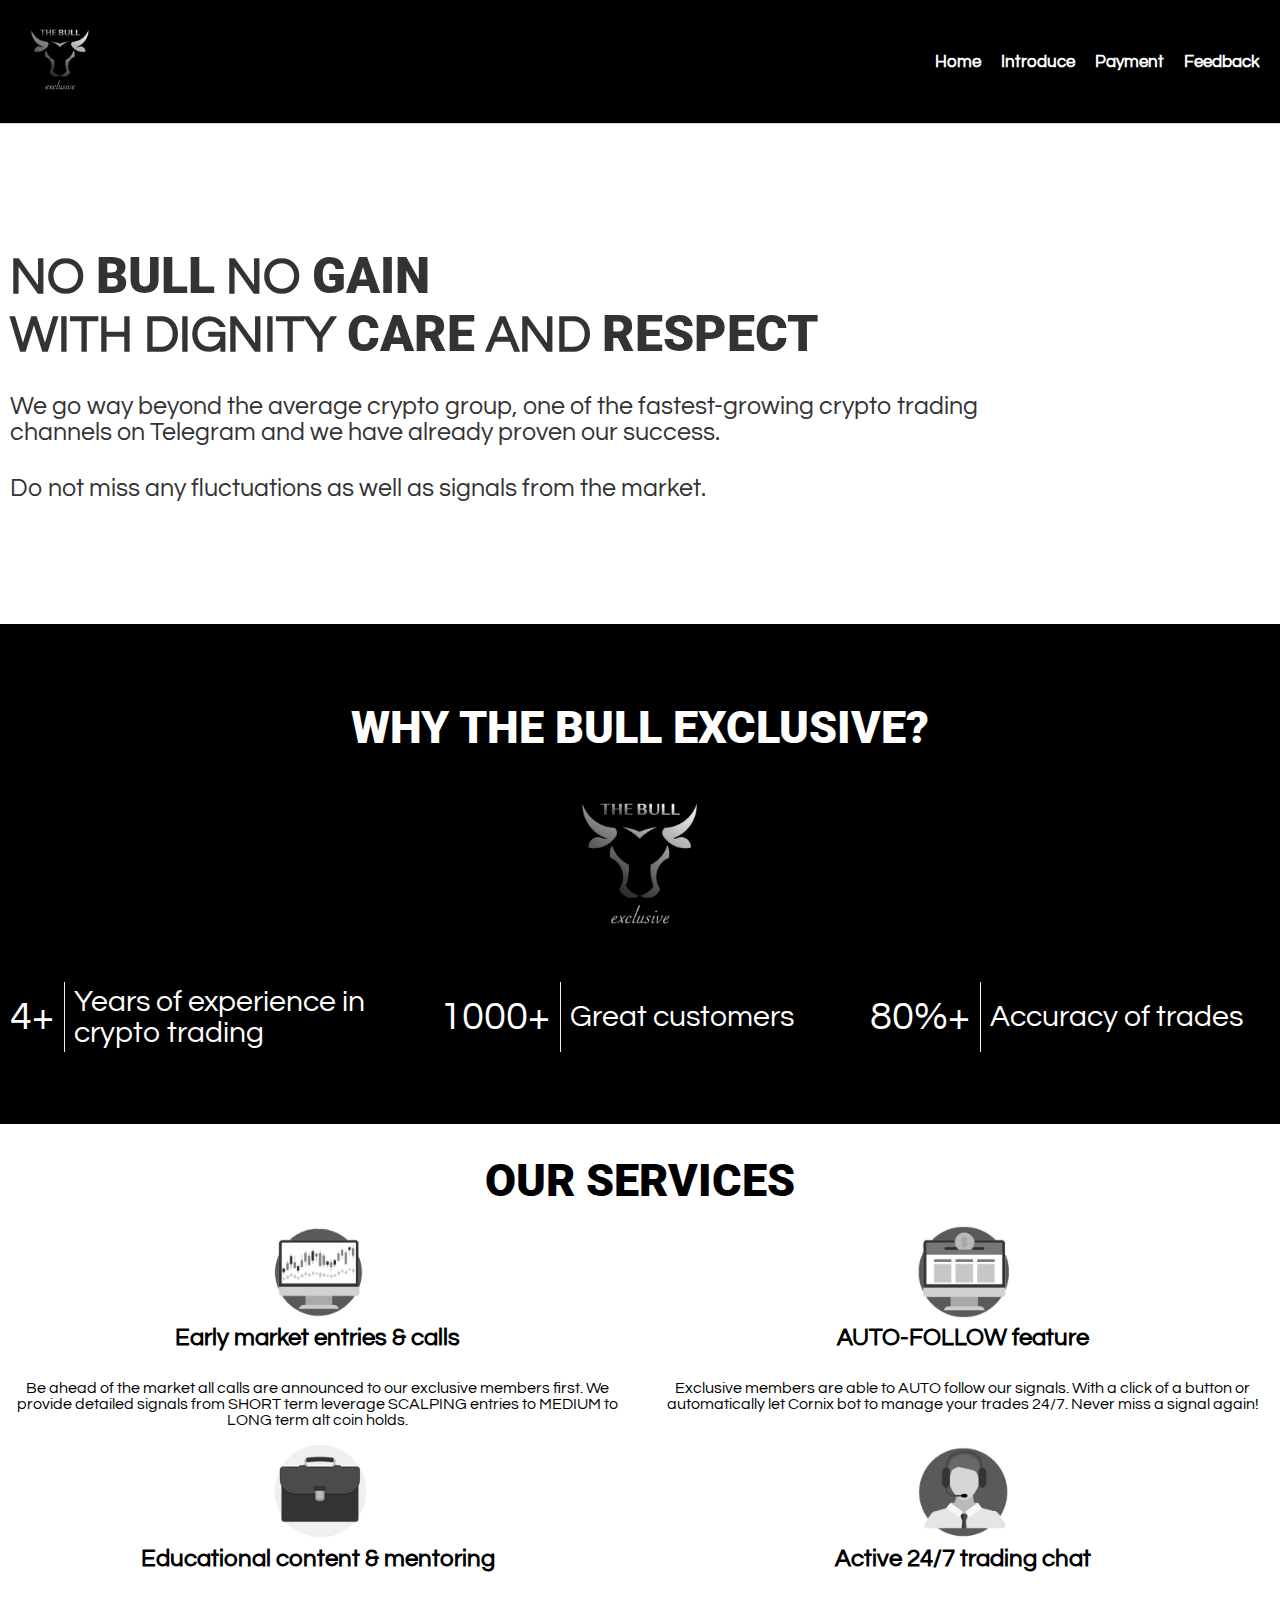
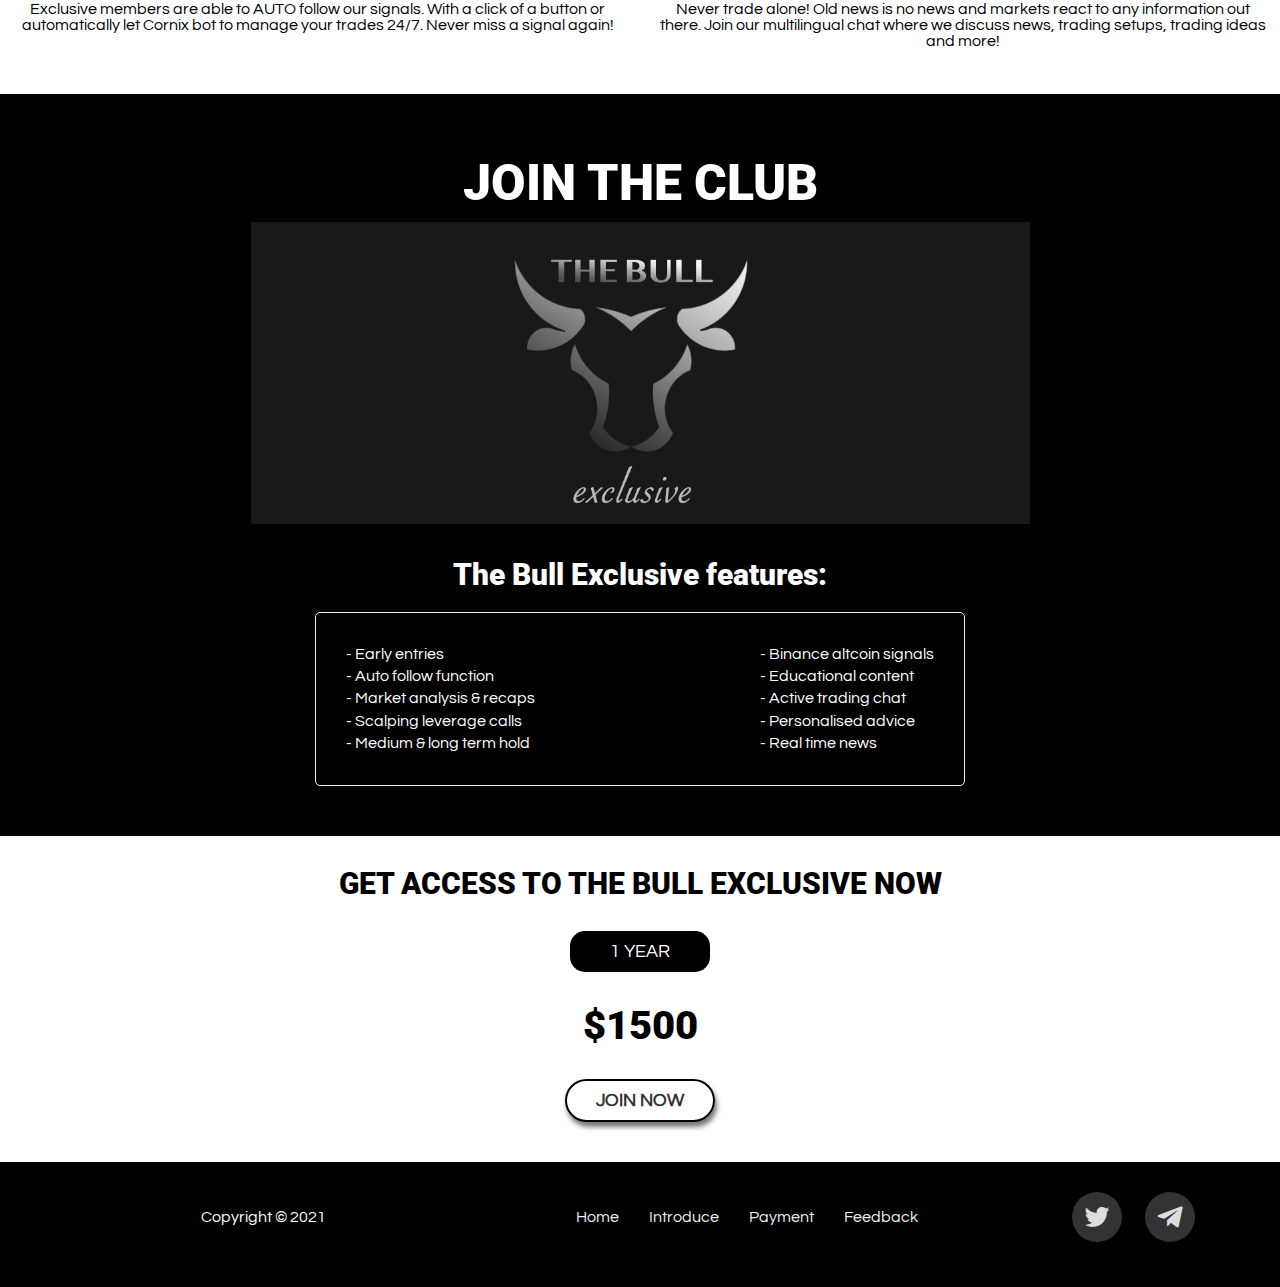
==== commit ac36cd9a: "change navigation" ====
--- a/index.html
+++ b/index.html
@@ -30,13 +30,13 @@
                     </div>
                     <ul class="nav-menu-content">
                         <li class="nav-menu-item">
-                            <a href="./index.html" class="nav-item-link">Home</a>
-                        </li>
-                        <li class="nav-menu-item">
-                            <a href="./introduce.html" class="nav-item-link">Introduce</a>
-                        </li>
-                        <li class="nav-menu-item">
-                            <a href="" class="nav-item-link">Payment</a>
+                            <a href="#home" class="nav-item-link">Home</a>
+                        </li>
+                        <li class="nav-menu-item">
+                            <a href="#introduce" class="nav-item-link">Introduce</a>
+                        </li>
+                        <li class="nav-menu-item">
+                            <a href="#payment" class="nav-item-link">Payment</a>
                         </li>
                         <li class="nav-menu-item">
                             <a href="" class="nav-item-link">Feedback</a>
@@ -49,7 +49,7 @@
             </div>
         </div>
     </header>
-    <section class="hero">
+    <section class="hero" id="home">
         <div class="container">
             <div class="row align-center">
                 <div class="col-8 col-md-10 col-sm-12">
@@ -73,7 +73,7 @@
         </div>
     </section>
     <div class="body-content">
-        <section class="bg-black">
+        <section class="bg-black" id="introduce">
             <div class="container">
                 <div class="center">
                     <h1 class="whyme bold">
@@ -199,16 +199,16 @@
     </section>
     <section>
         <div class="space-empty"></div>
-        <div class="container-sm">
+        <div class="container-sm" id="payment">
             <div class="center">
                 <h1 class="bold" style="font-size: 30px;">GET ACCESS TO THE BULL EXCLUSIVE NOW</h1>
             </div>
             <div class="space-empty"></div>
             <div class="row justify-center">
                 <div class="col-4 col-md-4 col-sm-12 center">
-                    <a href="" class="btn-link">12 months</a>
-                    <div class="space-empty"></div>
-                    <h2 class="bold" style="font-size: 40px;">$1000</h2>
+                    <a href="" class="btn-link">1 Year</a>
+                    <div class="space-empty"></div>
+                    <h2 class="bold" style="font-size: 40px;">$1500</h2>
                     <div class="space-empty"></div>
                 </div>
                 <div class="col-12">
@@ -228,13 +228,13 @@
                     <div class="col-4 col-sm-12 center mr-b-15">
                         <ul class="ul-footer-menu">
                             <li class="ul-footer-menu-item">
-                                <a href="./index.html" class="nav-item-link">Home</a>
-                            </li>
-                            <li class="ul-footer-menu-item">
-                                <a href="./introduce.html" class="nav-item-link">Introduce</a>
-                            </li>
-                            <li class="ul-footer-menu-item">
-                                <a href="" class="nav-item-link">Payment</a>
+                                <a href="#home" class="nav-item-link">Home</a>
+                            </li>
+                            <li class="ul-footer-menu-item">
+                                <a href="#introduce" class="nav-item-link">Introduce</a>
+                            </li>
+                            <li class="ul-footer-menu-item">
+                                <a href="#payment" class="nav-item-link">Payment</a>
                             </li>
                             <li class="ul-footer-menu-item">
                                 <a href="" class="nav-item-link">Feedback</a>
--- a/theme/style.css
+++ b/theme/style.css
@@ -33,6 +33,13 @@
   overflow-x: hidden;
 }
 
+header {
+  position: -webkit-sticky;
+  position: sticky;
+  top: 0;
+  z-index: 100;
+}
+
 .header {
   width: 100%;
   background-color: #000;
@@ -43,7 +50,7 @@
 .header .header-container {
   max-width: 1280px;
   width: 100%;
-  padding: 20px 0;
+  padding: 10px 0;
   margin: 0 auto;
   display: -webkit-box;
   display: -ms-flexbox;
@@ -62,7 +69,7 @@
 }
 
 .header .header-container .header-logo a img {
-  width: 120px;
+  width: 100px;
 }
 
 .header .header-container .nav-menu .nav-menu-content {
@@ -138,6 +145,10 @@
   opacity: 1;
   visibility: visible;
   pointer-events: all;
+}
+
+.body-content {
+  width: 100%;
 }
 
 .white {
@@ -191,6 +202,8 @@
     padding: 15px 5px 15px 10px;
     display: block;
     color: #fff;
+  }
+  .header .header-container .nav-menu .nav-menu-content .nav-menu-item .nav-item-link.active {
     border-bottom: 1px solid rgba(255, 255, 255, 0.2);
   }
   .header .header-container .nav-menu .nav-menu-content .nav-menu-item:last-child .nav-item-link {
